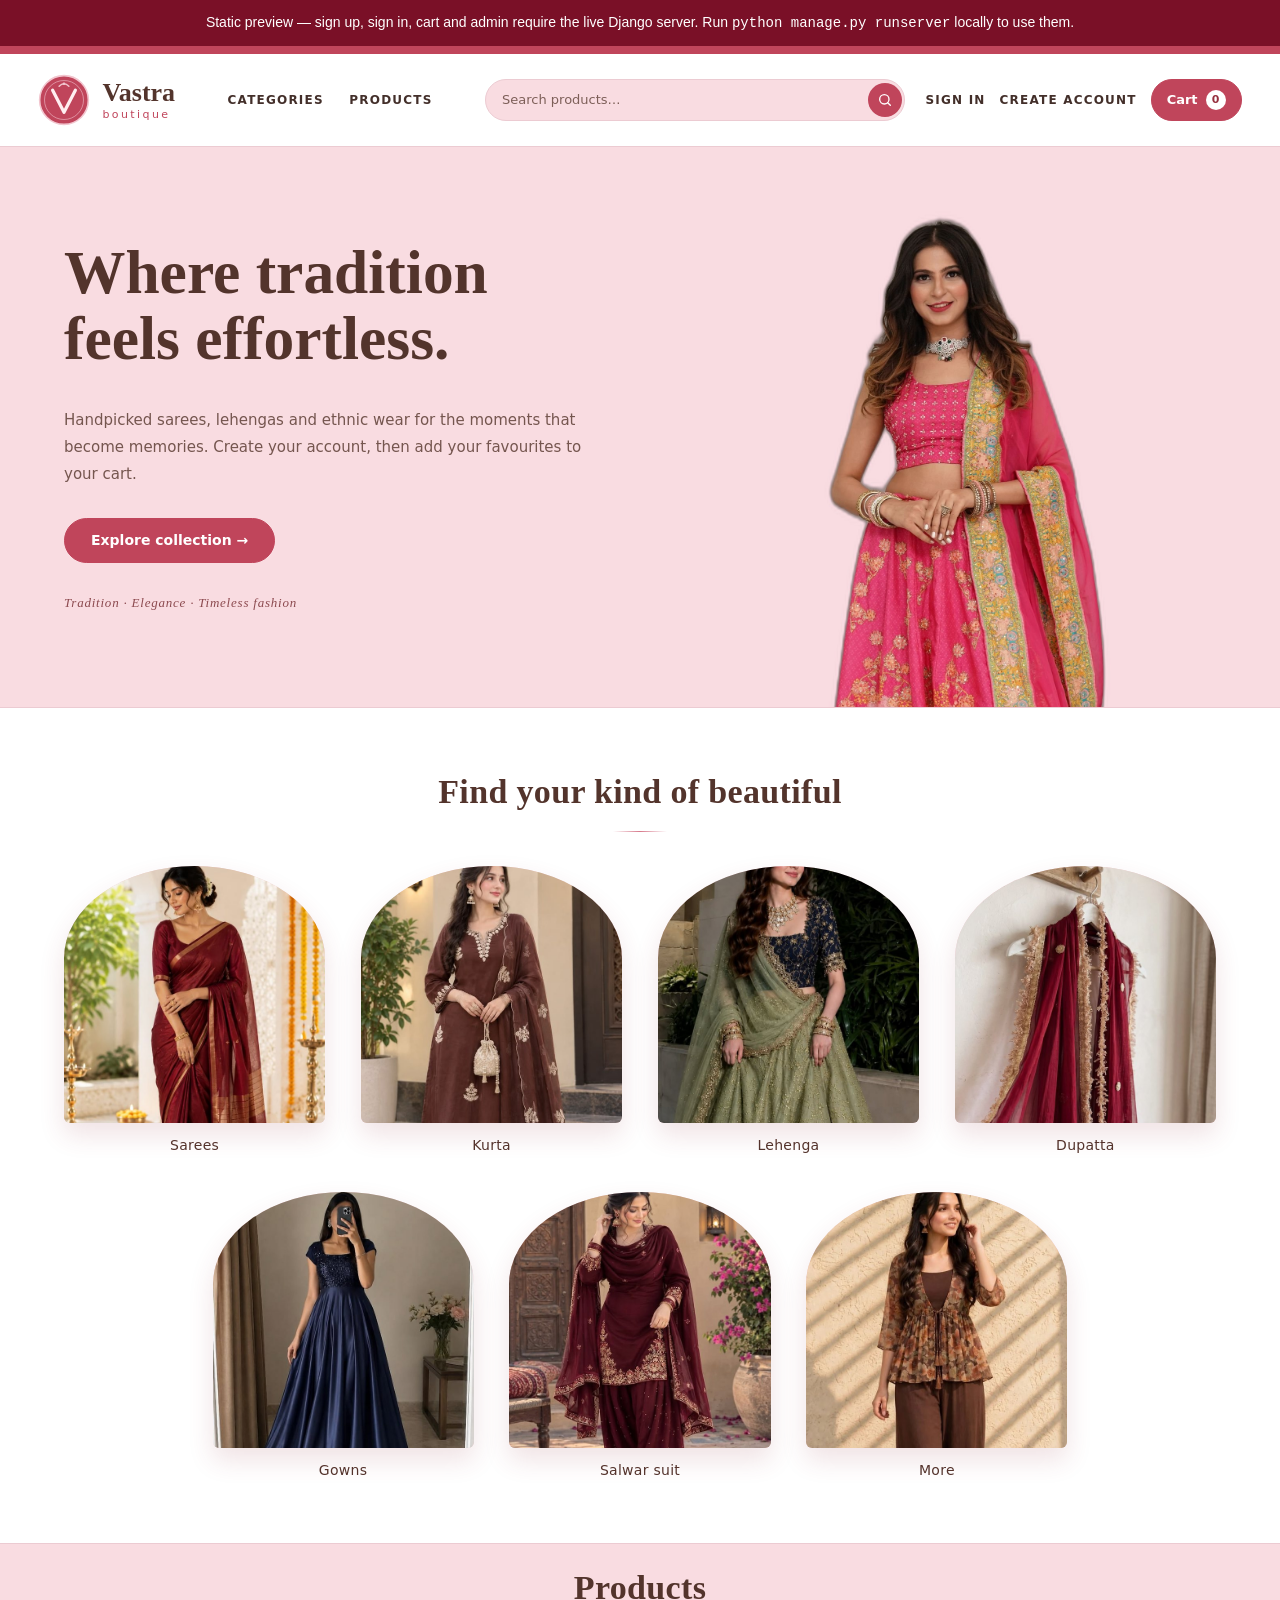
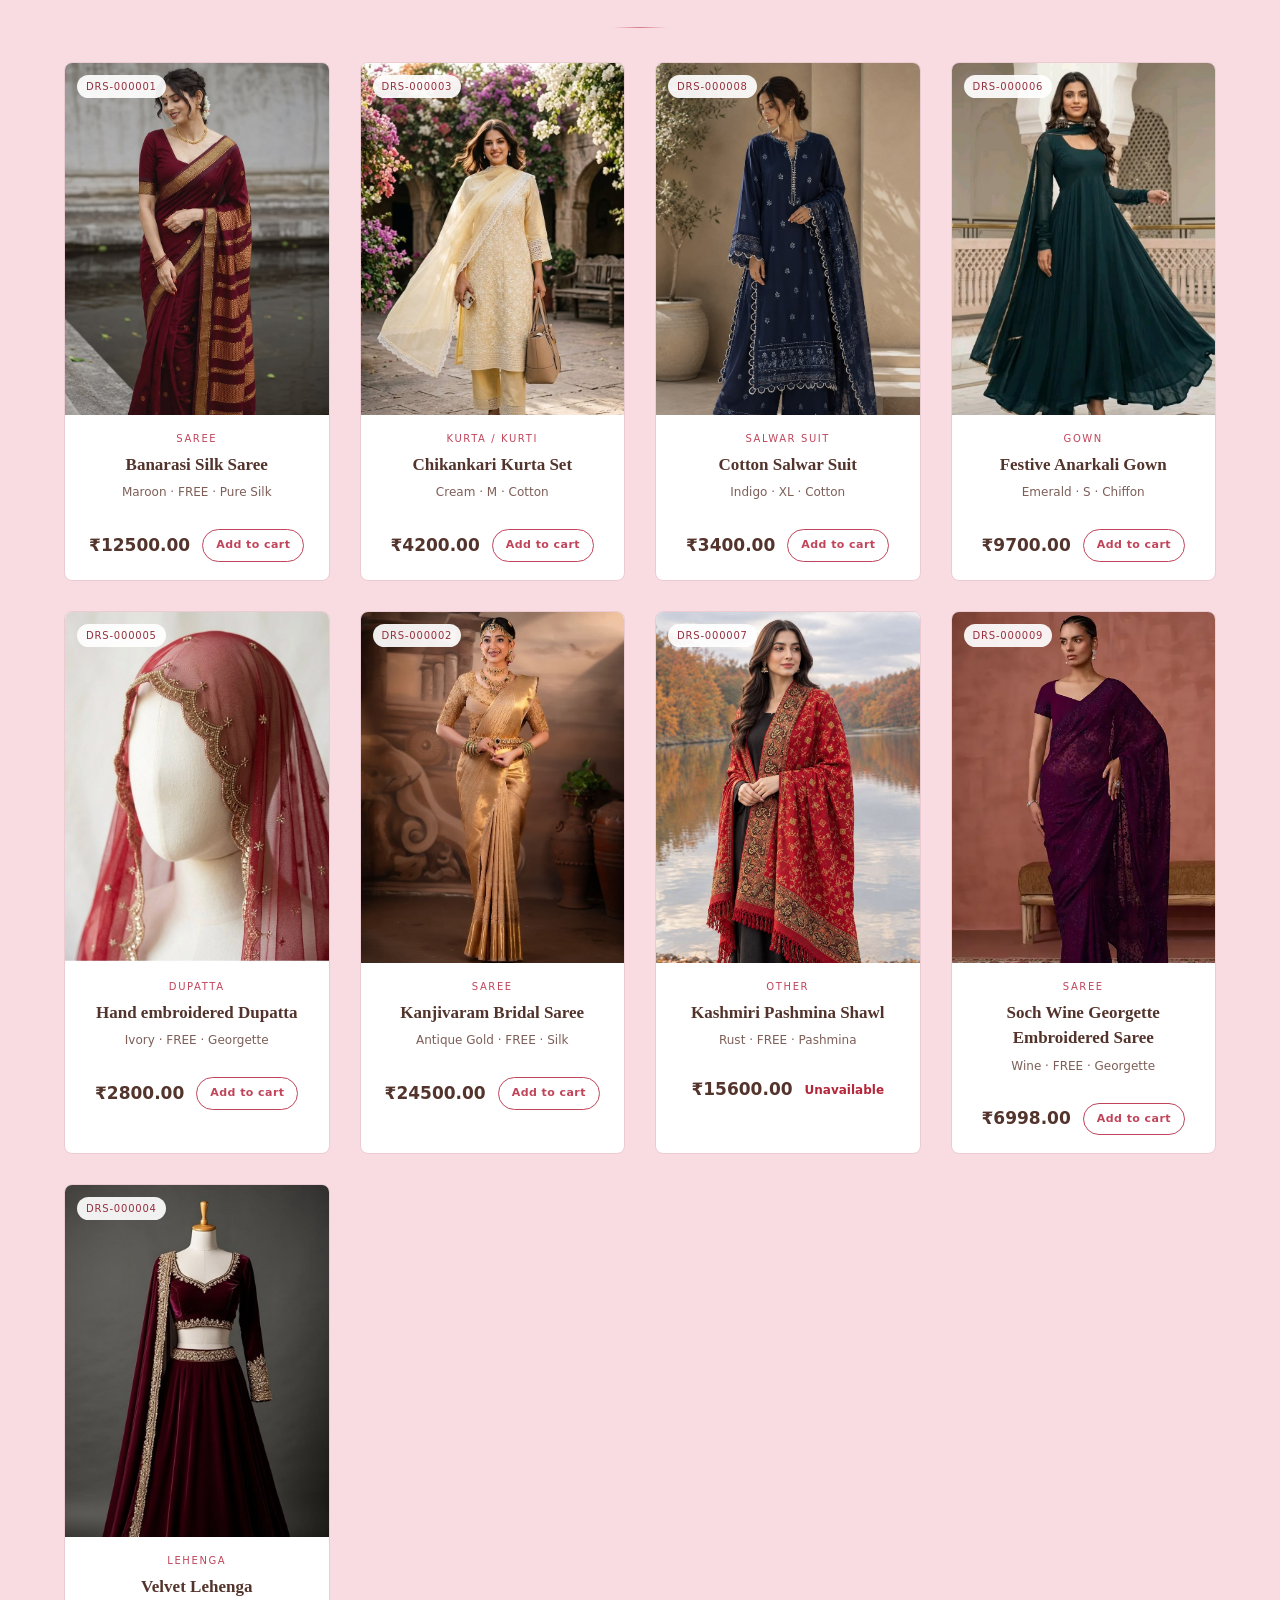
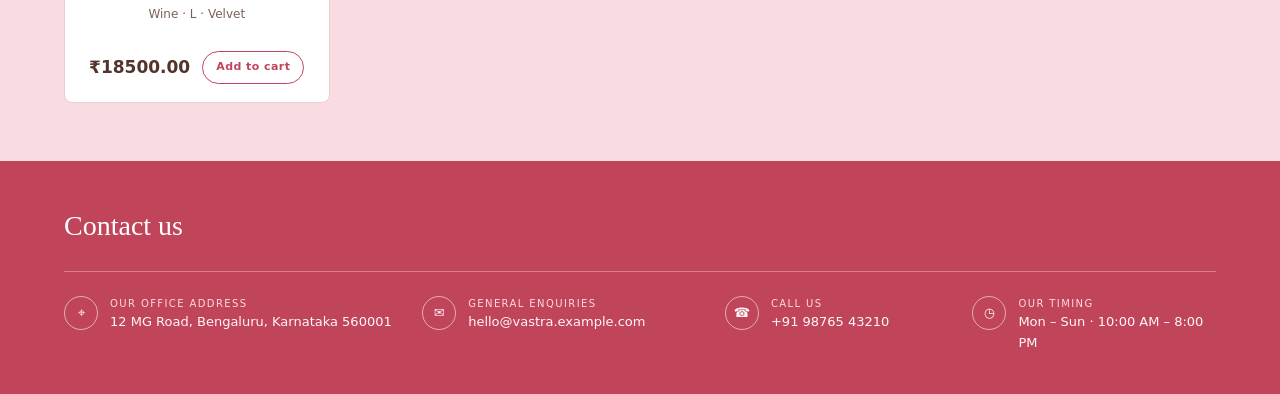
==== index.html @ 6299cd11 "Add static GitHub Pages catalogue preview" ====
<!DOCTYPE html>
<html lang="en">
<head>
  <meta charset="utf-8">
  <meta name="viewport" content="width=device-width, initial-scale=1">
  <title>Vastra · Traditional Elegance</title>
  <meta name="description" content="Vastra — a boutique collection of sarees, lehengas, kurtas and timeless ethnic wear.">
  <link rel="icon" type="image/svg+xml" href="docs/assets/boutique/img/favicon.svg">
  <link rel="stylesheet" href="docs/assets/boutique/css/app.css?v=2">
  <link rel="stylesheet" href="docs/assets/boutique/css/storefront.css?v=7">
</head>
<body class="storefront-page">
<div id="accounts" class="static-preview-notice" style="background:#7a1027;color:#fff;padding:12px 20px;text-align:center;font:14px/1.5 sans-serif">
  Static preview — sign up, sign in, cart and admin require the live Django server.
  Run <code>python manage.py runserver</code> locally to use them.
</div>

  <header class="store-header">
    <div class="store-header-main">
      <a class="store-brand" href="index.html">
        <img class="brand-logo" src="docs/assets/boutique/img/vastra-logo.svg" alt="" width="52" height="52">
        <span class="brand-words"><strong>Vastra</strong><small>boutique</small></span>
      </a>

      <nav class="store-nav" aria-label="Main navigation">
        <a href="/#categories">Categories</a>
        <a href="/#products">Products</a>
      </nav>

      <div class="store-search">
        <form class="store-search-form" method="get" action="index.html#products" role="search">
          
          <label class="sr-only" for="store-search">Search the collection</label>
          <input id="store-search" type="search" name="q" value=""
                 placeholder="Search products…" autocomplete="off">
          <button type="submit" class="store-search-submit" aria-label="Search">
            <svg width="16" height="16" viewBox="0 0 24 24" fill="none" stroke="currentColor"
                 stroke-width="2" stroke-linecap="round" aria-hidden="true">
              <circle cx="11" cy="11" r="7"></circle>
              <path d="m20 20-4-4"></path>
            </svg>
          </button>
        </form>
        
      </div>

      <div class="store-actions">
        
          <a class="store-link" href="index.html#accounts">Sign in</a>
          <a class="store-link" href="index.html#accounts">Create account</a>
        
        <button type="button" class="cart-button" data-open-cart>
          Cart <span class="cart-count">0</span>
        </button>
      </div>
    </div>
  </header>

  

  <main>
    <section class="store-hero">
      <div class="store-hero-copy">
        <h1>Where tradition<br>feels effortless.</h1>
        <p class="store-hero-lead">
          Handpicked sarees, lehengas and ethnic wear for the moments that
          become memories. Create your account, then add your favourites to your cart.
        </p>
        <div class="store-hero-actions">
          <a class="store-btn primary" href="#products">Explore collection →</a>
        </div>
        <p class="hero-tagline">Tradition · Elegance · Timeless fashion</p>
      </div>
      <div class="store-hero-media">
        <img src="docs/assets/boutique/img/hero-model.jpg"
             alt="Model wearing a handpicked ethnic ensemble from Vastra"
             width="1600" height="2400">
      </div>
    </section>

    <section class="category-section" id="categories">
      <div class="category-inner">
        <div class="section-intro">
          <div><h2>Find your kind of beautiful</h2></div>
        </div>
        <div class="category-arches">
          
            <a class="category-arch "
               href="?category=SAREE#products">
              <span class="category-thumb">
                <img src="docs/assets/boutique/img/categories/saree.jpg" alt="Sarees"
                     width="640" height="800" loading="lazy">
              </span>
              <strong>Sarees</strong>
            </a>
          
            <a class="category-arch "
               href="?category=KURTA#products">
              <span class="category-thumb">
                <img src="docs/assets/boutique/img/categories/kurta.jpg" alt="Kurta"
                     width="640" height="800" loading="lazy">
              </span>
              <strong>Kurta</strong>
            </a>
          
            <a class="category-arch "
               href="?category=LEHENGA#products">
              <span class="category-thumb">
                <img src="docs/assets/boutique/img/categories/lehenga.jpg" alt="Lehenga"
                     width="640" height="800" loading="lazy">
              </span>
              <strong>Lehenga</strong>
            </a>
          
            <a class="category-arch "
               href="?category=DUPATTA#products">
              <span class="category-thumb">
                <img src="docs/assets/boutique/img/categories/dupatta.jpg" alt="Dupatta"
                     width="640" height="800" loading="lazy">
              </span>
              <strong>Dupatta</strong>
            </a>
          
            <a class="category-arch "
               href="?category=GOWN#products">
              <span class="category-thumb">
                <img src="docs/assets/boutique/img/categories/gown.jpg" alt="Gowns"
                     width="640" height="800" loading="lazy">
              </span>
              <strong>Gowns</strong>
            </a>
          
            <a class="category-arch "
               href="?category=SALWAR_SUIT#products">
              <span class="category-thumb">
                <img src="docs/assets/boutique/img/categories/salwar-suit.jpg" alt="Salwar suit"
                     width="640" height="800" loading="lazy">
              </span>
              <strong>Salwar suit</strong>
            </a>
          
            <a class="category-arch "
               href="?category=OTHER#products">
              <span class="category-thumb">
                <img src="docs/assets/boutique/img/categories/more.jpg" alt="More"
                     width="640" height="800" loading="lazy">
              </span>
              <strong>More</strong>
            </a>
          
        </div>
      </div>
    </section>

    <section class="product-section" id="products">
      <div class="section-intro">
        <div>
          <h2>
            
              Products
            
          </h2>
        </div>
      </div>

      
        <div class="product-grid">
          
            <article class="product-card">
  <div class="product-image">
    
      <img src="docs/assets/product-images/dresses/2026/11/banarasi-silk-saree.jpg" alt="Banarasi Silk Saree">
    
    <span class="product-code">DRS-000001</span>
  </div>
  <div class="product-body">
    <p class="product-category">Saree</p>
    <h3>Banarasi Silk Saree</h3>
    <p class="product-meta">Maroon · FREE · Pure Silk</p>
    <div class="product-footer">
      <strong class="product-price">₹12500.00</strong>
      
        
          <a class="add-cart add-cart-link" href="index.html#accounts">Add to cart</a>
        
      
    </div>
  </div>
</article>

          
            <article class="product-card">
  <div class="product-image">
    
      <img src="docs/assets/product-images/dresses/2026/11/chikankari-kurta-set.jpg" alt="Chikankari Kurta Set">
    
    <span class="product-code">DRS-000003</span>
  </div>
  <div class="product-body">
    <p class="product-category">Kurta / Kurti</p>
    <h3>Chikankari Kurta Set</h3>
    <p class="product-meta">Cream · M · Cotton</p>
    <div class="product-footer">
      <strong class="product-price">₹4200.00</strong>
      
        
          <a class="add-cart add-cart-link" href="index.html#accounts">Add to cart</a>
        
      
    </div>
  </div>
</article>

          
            <article class="product-card">
  <div class="product-image">
    
      <img src="docs/assets/product-images/dresses/2026/11/cotton-salwar-suit.jpg" alt="Cotton Salwar Suit">
    
    <span class="product-code">DRS-000008</span>
  </div>
  <div class="product-body">
    <p class="product-category">Salwar Suit</p>
    <h3>Cotton Salwar Suit</h3>
    <p class="product-meta">Indigo · XL · Cotton</p>
    <div class="product-footer">
      <strong class="product-price">₹3400.00</strong>
      
        
          <a class="add-cart add-cart-link" href="index.html#accounts">Add to cart</a>
        
      
    </div>
  </div>
</article>

          
            <article class="product-card">
  <div class="product-image">
    
      <img src="docs/assets/product-images/dresses/2026/11/festive-anarkali-gown.jpg" alt="Festive Anarkali Gown">
    
    <span class="product-code">DRS-000006</span>
  </div>
  <div class="product-body">
    <p class="product-category">Gown</p>
    <h3>Festive Anarkali Gown</h3>
    <p class="product-meta">Emerald · S · Chiffon</p>
    <div class="product-footer">
      <strong class="product-price">₹9700.00</strong>
      
        
          <a class="add-cart add-cart-link" href="index.html#accounts">Add to cart</a>
        
      
    </div>
  </div>
</article>

          
            <article class="product-card">
  <div class="product-image">
    
      <img src="docs/assets/product-images/dresses/2026/11/hand-embroidered-dupatta.jpg" alt="Hand embroidered Dupatta">
    
    <span class="product-code">DRS-000005</span>
  </div>
  <div class="product-body">
    <p class="product-category">Dupatta</p>
    <h3>Hand embroidered Dupatta</h3>
    <p class="product-meta">Ivory · FREE · Georgette</p>
    <div class="product-footer">
      <strong class="product-price">₹2800.00</strong>
      
        
          <a class="add-cart add-cart-link" href="index.html#accounts">Add to cart</a>
        
      
    </div>
  </div>
</article>

          
            <article class="product-card">
  <div class="product-image">
    
      <img src="docs/assets/product-images/dresses/2026/11/kanjivaram-bridal-saree.jpg" alt="Kanjivaram Bridal Saree">
    
    <span class="product-code">DRS-000002</span>
  </div>
  <div class="product-body">
    <p class="product-category">Saree</p>
    <h3>Kanjivaram Bridal Saree</h3>
    <p class="product-meta">Antique Gold · FREE · Silk</p>
    <div class="product-footer">
      <strong class="product-price">₹24500.00</strong>
      
        
          <a class="add-cart add-cart-link" href="index.html#accounts">Add to cart</a>
        
      
    </div>
  </div>
</article>

          
            <article class="product-card">
  <div class="product-image">
    
      <img src="docs/assets/product-images/dresses/2026/11/kashmiri-pashmina-shawl.jpg" alt="Kashmiri Pashmina Shawl">
    
    <span class="product-code">DRS-000007</span>
  </div>
  <div class="product-body">
    <p class="product-category">Other</p>
    <h3>Kashmiri Pashmina Shawl</h3>
    <p class="product-meta">Rust · FREE · Pashmina</p>
    <div class="product-footer">
      <strong class="product-price">₹15600.00</strong>
      
        <span class="unavailable">Unavailable</span>
      
    </div>
  </div>
</article>

          
            <article class="product-card">
  <div class="product-image">
    
      <img src="docs/assets/product-images/dresses/2026/11/saree5.webp" alt="Soch Wine Georgette Embroidered Saree">
    
    <span class="product-code">DRS-000009</span>
  </div>
  <div class="product-body">
    <p class="product-category">Saree</p>
    <h3>Soch Wine Georgette Embroidered Saree</h3>
    <p class="product-meta">Wine · FREE · Georgette</p>
    <div class="product-footer">
      <strong class="product-price">₹6998.00</strong>
      
        
          <a class="add-cart add-cart-link" href="index.html#accounts">Add to cart</a>
        
      
    </div>
  </div>
</article>

          
            <article class="product-card">
  <div class="product-image">
    
      <img src="docs/assets/product-images/dresses/2026/11/velvet-lehenga.jpg" alt="Velvet Lehenga">
    
    <span class="product-code">DRS-000004</span>
  </div>
  <div class="product-body">
    <p class="product-category">Lehenga</p>
    <h3>Velvet Lehenga</h3>
    <p class="product-meta">Wine · L · Velvet</p>
    <div class="product-footer">
      <strong class="product-price">₹18500.00</strong>
      
        
          <a class="add-cart add-cart-link" href="index.html#accounts">Add to cart</a>
        
      
    </div>
  </div>
</article>

          
        </div>
      
    </section>
  </main>

  <footer class="store-footer" id="contact">
    <div class="footer-inner">
      <h2 class="footer-heading">Contact us</h2>
      <div class="footer-contact">
        <div class="footer-item">
          <span class="footer-icon">⌖</span>
          <div>
            <small>Our office address</small>
            <span>12 MG Road, Bengaluru, Karnataka 560001</span>
          </div>
        </div>
        <div class="footer-item">
          <span class="footer-icon">✉</span>
          <div>
            <small>General enquiries</small>
            <a href="mailto:hello@vastra.example.com">hello@vastra.example.com</a>
          </div>
        </div>
        <div class="footer-item">
          <span class="footer-icon">☎</span>
          <div>
            <small>Call us</small>
            <a href="tel:91-98765-43210">+91 98765 43210</a>
          </div>
        </div>
        <div class="footer-item">
          <span class="footer-icon">◷</span>
          <div>
            <small>Our timing</small>
            <span>Mon – Sun · 10:00 AM – 8:00 PM</span>
          </div>
        </div>
      </div>
    </div>
  </footer>

  <div class="drawer-scrim" id="cart-scrim" hidden></div>
  <aside class="cart-drawer" id="cart-drawer" aria-label="Shopping cart" hidden>
    <div class="cart-head">
      <h2>Your cart</h2>
      <button type="button" class="modal-close" data-close-cart aria-label="Close">×</button>
    </div>
    <div class="cart-body">
      
        <p class="cart-empty">
          Sign in to start your cart.
        </p>
      
    </div>
    <div class="cart-foot">
      <div class="cart-total"><span>Total</span><strong>₹0.00</strong></div>
      <p class="cart-hint">Your cart is saved to your account. The boutique will confirm stock when you get in touch.</p>
      
        <a class="store-btn primary full" href="index.html#accounts">Sign in to add items</a>
      
    </div>
  </aside>

  <script src="docs/assets/boutique/js/storefront.js?v=2"></script>
</body>
</html>
---- docs/assets/boutique/css/app.css ----
/* ==========================================================================
   Vastra — shared boutique theme
   Blush pink, ivory and crimson palette used by the storefront and auth pages.
   ========================================================================== */

:root {
  --maroon: #c0455b;
  --maroon-dark: #96303f;
  --maroon-soft: #d7798b;
  --gold: #b07a6e;
  --gold-light: #f0c9d0;
  --cream: #f9dce1;
  --cream-deep: #f6ced7;
  --paper: #ffffff;
  --ink: #432f2a;
  --muted: #7d5f58;
  --line: #eccbd2;
  --danger: #b32639;
  --success: #2f6b46;
  --warning: #a87416;
  --shadow: 0 10px 30px rgba(150, 48, 63, .08);
  --radius: 16px;
}

* { box-sizing: border-box; }

html, body { margin: 0; padding: 0; }

body {
  font-family: "Segoe UI", "Inter", system-ui, -apple-system, sans-serif;
  color: var(--ink);
  background: var(--cream);
  font-size: 14px;
  line-height: 1.5;
}

a { color: var(--maroon); text-decoration: none; }
a:hover { text-decoration: underline; }

h1, h2, h3, h4 {
  font-family: Georgia, "Times New Roman", serif;
  margin: 0;
  font-weight: 600;
}

small { font-size: 12px; }
.muted { color: var(--muted); margin: 2px 0 0; }
.required { color: var(--danger); }

/* Messages ---------------------------------------------------------------- */
.alert {
  display: flex;
  align-items: center;
  gap: 10px;
  padding: 12px 16px;
  border-radius: 12px;
  border: 1px solid transparent;
  font-weight: 500;
}
.alert-success { background: #eef7f0; border-color: #c8e2d1; color: var(--success); }
.alert-error { background: #fdeef0; border-color: #f2c8ce; color: var(--danger); }
.alert-info { background: var(--cream); border-color: var(--line); color: var(--maroon-dark); }

/* Forms ------------------------------------------------------------------- */
.form-group { display: flex; flex-direction: column; gap: 6px; min-width: 0; }
.form-group label { font-size: 12px; font-weight: 700; color: var(--maroon-dark); }
.stack-form { display: grid; gap: 20px; }

input[type="text"],
input[type="email"],
input[type="password"],
input[type="number"],
input[type="date"],
input[type="search"],
select,
textarea {
  width: 100%;
  padding: 10px 11px;
  border: 1px solid #e6c3ca;
  border-radius: 10px;
  background: #fff;
  color: var(--ink);
  font: inherit;
  outline: none;
  transition: border-color .15s ease, box-shadow .15s ease;
}
input:focus, select:focus, textarea:focus {
  border-color: var(--maroon);
  box-shadow: 0 0 0 3px rgba(192, 69, 91, .14);
}
textarea { resize: vertical; }
.field-error { color: var(--danger); font-size: 12px; font-weight: 600; }
.help-text { color: var(--muted); font-size: 12px; margin: 4px 0 0; }

/* Buttons ----------------------------------------------------------------- */
.btn {
  display: inline-flex;
  align-items: center;
  justify-content: center;
  gap: 6px;
  padding: 10px 18px;
  border-radius: 999px;
  border: 1px solid transparent;
  font: inherit;
  font-weight: 600;
  cursor: pointer;
  white-space: nowrap;
}
.btn:hover { text-decoration: none; filter: brightness(1.05); }
.btn-primary { background: var(--maroon); color: #fff; border-color: var(--maroon); }
.btn-block { width: 100%; }

/* Login and signup pages -------------------------------------------------- */
.login-page { background: var(--cream); }
.login-shell { display: grid; grid-template-columns: 1fr 1fr; min-height: 100vh; }
.login-hero {
  background:
    radial-gradient(circle at 26% 18%, #ffffff, transparent 58%),
    linear-gradient(155deg, #fbe3e7 0%, var(--cream) 55%, #f3c4ce 100%);
  color: var(--ink);
  display: flex;
  flex-direction: column;
  align-items: center;
  justify-content: center;
  text-align: center;
  padding: 48px;
  border-right: 1px solid var(--line);
}
.hero-ornament { color: var(--maroon); font-size: 24px; margin-bottom: 16px; }
.brand-logo {
  width: 44px;
  height: 44px;
  display: block;
  flex: 0 0 auto;
  border-radius: 50%;
}
.brand-logo-large { width: 76px; height: 76px; }
.login-hero h1 {
  font-size: 46px;
  letter-spacing: .05em;
  margin-top: 18px;
  color: var(--maroon-dark);
}
.hero-tagline {
  font-family: Georgia, serif;
  font-style: italic;
  font-size: 19px;
  color: var(--maroon);
  line-height: 1.6;
}
.hero-divider {
  width: 90px;
  height: 1px;
  background: var(--maroon-soft);
  margin: 28px 0;
  position: relative;
}
.hero-divider::after {
  content: "✦";
  position: absolute;
  top: -12px;
  left: 38px;
  background: var(--cream);
  padding: 0 8px;
  color: var(--maroon);
}
.hero-note { max-width: 330px; color: var(--muted); line-height: 1.8; }

.login-panel { display: grid; place-items: center; padding: 40px 24px; background: #fff; }
.login-card { width: 100%; max-width: 420px; }
.eyebrow {
  color: var(--maroon);
  font-size: 11px;
  letter-spacing: .18em;
  text-transform: uppercase;
  margin: 0 0 8px;
}
.login-card h2 { font-size: 29px; color: var(--maroon-dark); margin-bottom: 8px; }
.login-card .muted { margin-bottom: 24px; }
.login-card .stack-form { gap: 16px; margin-top: 20px; }
.login-card .alert { margin-bottom: 14px; }
.login-foot {
  text-align: center;
  color: var(--muted);
  font-size: 12px;
  margin-top: 24px;
  letter-spacing: .04em;
}
.auth-switch {
  margin: 22px 0 0;
  padding-top: 18px;
  border-top: 1px dashed var(--line);
  text-align: center;
  color: var(--muted);
  font-size: 13px;
}
.auth-switch a { font-weight: 700; }

/* Responsive -------------------------------------------------------------- */
@media (max-width: 820px) {
  .login-shell { grid-template-columns: 1fr; }
  .login-hero { display: none; }
  .login-panel { min-height: 100vh; }
}
---- docs/assets/boutique/css/storefront.css ----
/* ==========================================================================
   Vastra — public single-page storefront
   Blush pink, ivory and crimson palette with an editorial photo banner.
   ========================================================================== */

.storefront-page {
  --maroon: #c0455b;
  --maroon-dark: #96303f;
  --maroon-soft: #d7798b;
  --gold: #b07a6e;
  --gold-light: #f0c9d0;
  --cream: #f9dce1;
  --cream-deep: #f6ced7;
  --paper: #ffffff;
  --ink: #432f2a;
  --muted: #7d5f58;
  --line: #eccbd2;
  --danger: #b32639;
  --shadow: 0 10px 30px rgba(150, 48, 63, .08);

  background: var(--cream);
  color: var(--ink);
}
[hidden] { display: none !important; }

/* Header ----------------------------------------------------------------- */
.store-header {
  position: sticky;
  top: 0;
  z-index: 40;
  background: #fff;
  border-top: 8px solid var(--maroon);
  border-bottom: 1px solid var(--line);
  backdrop-filter: blur(10px);
}
.store-header-main {
  display: flex;
  align-items: center;
  gap: clamp(12px, 1.6vw, 24px);
  padding: 20px clamp(18px, 3vw, 44px);
}
.store-brand { display: flex; align-items: center; gap: 12px; text-decoration: none; flex: 0 0 auto; }
.brand-logo {
  width: 52px; height: 52px;
  display: block;
  flex: 0 0 auto;
  border-radius: 50%;
}
.brand-words { display: grid; line-height: 1.1; }
.brand-words strong { font-family: Georgia, serif; font-size: 26px; color: #53342c; }
.brand-words small {
  margin-top: 2px;
  color: var(--maroon);
  font-size: 11px;
  font-weight: 300;
  letter-spacing: .22em;
  text-transform: lowercase;
}
.store-nav {
  display: flex;
  justify-content: center;
  gap: clamp(16px, 2vw, 28px);
  margin: 0 auto;
}
.store-nav a, .store-link {
  color: var(--ink);
  font-size: 12px;
  font-weight: 600;
  letter-spacing: .1em;
  text-transform: uppercase;
  text-decoration: none;
}
.store-nav a:hover, .store-link:hover { color: var(--maroon); text-decoration: none; }
.store-actions { display: flex; align-items: center; gap: 14px; flex: 0 0 auto; }
.link-button { background: none; border: 0; padding: 0; cursor: pointer; font: inherit; }
.account-chip {
  max-width: 130px;
  overflow: hidden;
  text-overflow: ellipsis;
  white-space: nowrap;
  color: var(--maroon-dark);
  font-size: 12px;
  font-weight: 700;
}
.account-form { margin: 0; }
.cart-button {
  display: inline-flex; align-items: center; gap: 8px;
  padding: 10px 15px;
  border-radius: 999px;
  border: 1px solid var(--maroon);
  background: var(--maroon);
  color: #fff;
  font: inherit; font-weight: 600; font-size: 13px;
  cursor: pointer;
}
.cart-button:hover { background: var(--maroon-dark); border-color: var(--maroon-dark); }
.cart-count {
  min-width: 20px; height: 20px;
  display: inline-grid; place-items: center;
  border-radius: 50%;
  background: #fff;
  color: var(--maroon-dark);
  font-size: 11px;
}
/* Header search ---------------------------------------------------------- */
.store-search {
  display: flex;
  align-items: center;
  gap: 8px;
  flex: 1 1 260px;
  min-width: 160px;
  max-width: 420px;
}
.store-search-form {
  position: relative;
  display: flex;
  align-items: center;
  flex: 1 1 auto;
  min-width: 0;
}
.store-search-form input[type="search"] {
  width: 100%;
  padding: 10px 44px 10px 16px;
  border: 1px solid var(--line);
  border-radius: 999px;
  background: var(--cream);
  color: var(--ink);
  font-size: 13px;
}
.store-search-form input[type="search"]::placeholder { color: var(--muted); }
.store-search-submit {
  position: absolute;
  right: 3px;
  top: 50%;
  transform: translateY(-50%);
  width: 34px;
  height: 34px;
  display: grid;
  place-items: center;
  border: 0;
  border-radius: 50%;
  background: var(--maroon);
  color: #fff;
  cursor: pointer;
}
.store-search-submit:hover { background: var(--maroon-dark); }
.store-search-clear {
  flex: 0 0 auto;
  color: var(--maroon);
  font-size: 12px;
  font-weight: 600;
  text-decoration: underline;
  text-underline-offset: 3px;
}
.sr-only {
  position: absolute;
  width: 1px;
  height: 1px;
  padding: 0;
  margin: -1px;
  overflow: hidden;
  clip: rect(0, 0, 0, 0);
  white-space: nowrap;
  border: 0;
}

.store-messages { max-width: 720px; margin: 16px auto -8px; padding: 0 18px; }
.store-messages .alert { margin-bottom: 8px; }

/* Hero ------------------------------------------------------------------- */
.store-hero {
  position: relative;
  overflow: hidden;
  display: grid;
  grid-template-columns: minmax(0, 1.02fr) minmax(0, .98fr);
  align-items: stretch;
  min-height: 560px;
  background: var(--cream);
  border-bottom: 1px solid var(--line);
}
.store-hero-copy {
  position: relative;
  z-index: 2;
  display: flex;
  flex-direction: column;
  justify-content: center;
  max-width: 660px;
  padding: 68px clamp(24px, 5vw, 84px);
}
.store-hero h1 {
  font-size: clamp(40px, 4.8vw, 64px);
  line-height: 1.07;
  color: #53342c;
  margin-bottom: 20px;
}
.store-hero-lead {
  max-width: 520px;
  color: #75564f;
  font-size: 15px;
  line-height: 1.8;
  margin-bottom: 30px;
}
.store-hero-actions { display: flex; flex-wrap: wrap; gap: 12px; }
.store-btn {
  display: inline-flex; align-items: center; justify-content: center;
  min-height: 44px; padding: 11px 26px;
  border-radius: 999px; border: 1px solid transparent;
  font: inherit; font-weight: 600; text-decoration: none; cursor: pointer;
}
.store-btn:hover { text-decoration: none; filter: brightness(1.05); }
.store-btn.primary { background: var(--maroon); color: #fff; border-color: var(--maroon); }
.store-btn.full { width: 100%; }
.hero-tagline {
  margin: 30px 0 0;
  color: #8c4a4f;
  font-family: Georgia, serif;
  font-style: italic;
  font-size: 13px;
  letter-spacing: .06em;
}
.store-hero-media {
  position: relative;
  min-height: 560px;
  background: var(--cream);
}
.store-hero-media img {
  position: absolute;
  inset: 0;
  width: 100%;
  height: 100%;
  object-fit: cover;
  object-position: 50% 24%;
}

/* Sections --------------------------------------------------------------- */
.category-section {
  padding: 58px clamp(18px, 5vw, 72px) 62px;
  background: #fff;
  border-bottom: 1px solid var(--line);
}
.category-inner { max-width: 1180px; margin: 0 auto; }
.product-section {
  padding: 58px clamp(18px, 5vw, 72px);
  max-width: 1400px;
  margin: 0 auto;
}
.product-section { padding-top: 18px; }
.section-intro {
  display: flex; flex-direction: column; align-items: center; justify-content: center; gap: 8px;
  text-align: center;
  margin-bottom: 34px;
}
.section-intro h2 {
  font-size: clamp(26px, 3vw, 34px);
  color: #53342c;
  letter-spacing: .01em;
}
.section-intro h2::after {
  content: "";
  display: block;
  width: 54px; height: 1px;
  margin: 14px auto 0;
  background: linear-gradient(90deg, transparent, var(--maroon-soft), transparent);
}
.category-arches {
  --arch-gap: clamp(20px, 2.8vw, 38px);
  display: flex;
  flex-wrap: wrap;
  justify-content: center;
  gap: var(--arch-gap);
}
.category-arch {
  flex: 0 1 calc((100% - 3 * var(--arch-gap)) / 4);
  display: flex; flex-direction: column; align-items: center; gap: 12px;
  text-decoration: none;
  color: var(--ink);
}
.category-arch:hover, .category-arch.active { text-decoration: none; }
.category-thumb {
  position: relative;
  display: block;
  width: 100%;
  aspect-ratio: 295 / 290;
  overflow: hidden;
  background: var(--cream-deep);
  border-radius: 50% 50% 6px 6px / 36% 36% 6px 6px;
  box-shadow: 0 12px 26px rgba(150, 48, 63, .14);
  transition: transform .22s ease, box-shadow .22s ease;
}
.category-thumb img {
  width: 100%; height: 100%;
  display: block;
  object-fit: cover;
  object-position: 50% 16%;
  transition: transform .5s ease;
}
.category-arch:hover .category-thumb {
  transform: translateY(-4px);
  box-shadow: 0 18px 34px rgba(150, 48, 63, .2);
}
.category-arch:hover .category-thumb img { transform: scale(1.05); }
.category-arch.active .category-thumb {
  box-shadow:
    0 0 0 2px #fff,
    0 0 0 4px var(--maroon),
    0 16px 30px rgba(150, 48, 63, .2);
}
.category-arch strong {
  color: #53342c;
  font-size: 14px;
  font-weight: 500;
  letter-spacing: .02em;
  text-align: center;
  transition: color .18s ease;
}
.category-arch:hover strong, .category-arch.active strong { color: var(--maroon); }

/* Products --------------------------------------------------------------- */
.category-group + .category-group {
  margin-top: 46px;
  padding-top: 34px;
  border-top: 1px solid var(--line);
}
.category-group-heading {
  display: flex;
  align-items: baseline;
  gap: 12px;
  margin: 0 0 22px;
}
.category-group-heading h3 {
  font-family: Georgia, serif;
  font-size: clamp(20px, 2.4vw, 27px);
  color: var(--maroon);
}
.category-group-heading span {
  color: var(--muted);
  font-size: 12px;
  letter-spacing: .05em;
}
.product-grid {
  display: grid;
  grid-template-columns: repeat(auto-fill, minmax(210px, 1fr));
  gap: clamp(18px, 2.4vw, 30px);
}
.product-card {
  overflow: hidden;
  background: var(--paper);
  border: 1px solid var(--line);
  border-radius: 8px;
  box-shadow: none;
  transition: transform .18s ease, box-shadow .18s ease, border-color .18s ease;
}
.product-card:hover {
  transform: translateY(-4px);
  border-color: var(--maroon-soft);
  box-shadow: 0 16px 34px rgba(150, 48, 63, .13);
}
.product-image {
  position: relative;
  aspect-ratio: 3 / 4;
  height: auto;
  display: grid; place-items: center;
  background: linear-gradient(150deg, var(--cream-deep), var(--paper));
  overflow: hidden;
}
.product-image img { width: 100%; height: 100%; object-fit: cover; transition: transform .4s ease; }
.product-card:hover .product-image img { transform: scale(1.04); }
.product-monogram {
  font-family: Georgia, serif;
  font-size: 84px;
  color: var(--maroon);
  opacity: .22;
}
.product-code {
  position: absolute; top: 12px; left: 12px;
  padding: 4px 9px;
  border-radius: 999px;
  background: rgba(255, 255, 255, .92);
  color: var(--maroon-dark);
  font-size: 10px; letter-spacing: .08em;
}
.product-body { padding: 16px 16px 18px; text-align: center; }
.product-category { margin: 0 0 6px; color: var(--maroon); font-size: 10px; letter-spacing: .16em; text-transform: uppercase; }
.product-body h3 { font-size: 17px; color: #53342c; margin-bottom: 6px; }
.product-meta { color: var(--muted); font-size: 12px; min-height: 32px; margin: 0 0 14px; }
.product-footer { display: flex; align-items: center; justify-content: center; flex-wrap: wrap; gap: 12px; }
.product-price { color: #53342c; font-size: 17px; }
.add-cart-form { margin: 0; }
.add-cart {
  display: inline-block;
  padding: 7px 13px;
  border-radius: 999px;
  border: 1px solid var(--maroon);
  background: transparent;
  color: var(--maroon);
  font: inherit; font-size: 11px; font-weight: 600;
  letter-spacing: .04em;
  cursor: pointer;
  text-decoration: none;
  transition: background .18s ease, color .18s ease;
}
.add-cart:hover { background: var(--maroon); color: #fff; text-decoration: none; }
.unavailable { color: var(--danger); font-size: 12px; font-weight: 600; }
.empty-products { grid-column: 1 / -1; color: var(--muted); text-align: center; padding: 40px 0; }

/* Footer ----------------------------------------------------------------- */
.store-footer {
  padding: 44px clamp(18px, 5vw, 72px) 42px;
  background: var(--maroon);
  color: #ffeaf0;
}
.footer-inner { max-width: 1180px; margin: 0 auto; }
.footer-heading {
  margin: 0 0 24px;
  font-family: Georgia, serif;
  font-size: 28px;
  font-weight: 400;
  color: #fff;
}
.footer-contact {
  display: grid;
  grid-template-columns: 1.5fr 1.25fr 1fr 1.1fr;
  gap: 26px;
  padding-top: 24px;
  border-top: 1px solid rgba(255, 255, 255, .32);
}
.footer-item { display: flex; align-items: flex-start; gap: 12px; }
.footer-icon {
  flex: 0 0 auto;
  width: 34px; height: 34px;
  display: grid; place-items: center;
  border-radius: 50%;
  border: 1px solid rgba(255, 255, 255, .55);
  color: #ffd9e2;
}
.footer-contact small { display: block; color: #ffd9e2; font-size: 10px; letter-spacing: .14em; text-transform: uppercase; }
.footer-contact a, .footer-contact span { color: #fff6f8; font-size: 13px; line-height: 1.5; text-decoration: none; }
.footer-contact a:hover { color: #ffd9e2; }

/* Cart drawer ------------------------------------------------------------ */
.modal-close {
  position: absolute; top: 12px; right: 14px;
  border: 0; background: none; cursor: pointer;
  font-size: 24px; color: var(--muted);
}
.drawer-scrim { position: fixed; inset: 0; z-index: 55; background: rgba(83, 52, 44, .35); }
.cart-drawer {
  position: fixed; top: 0; right: 0; bottom: 0; z-index: 56;
  width: min(400px, 100%);
  display: flex; flex-direction: column;
  background: var(--paper);
  border-left: 1px solid var(--gold-light);
  box-shadow: -16px 0 40px rgba(83, 52, 44, .18);
}
.cart-head { display: flex; align-items: center; justify-content: space-between; padding: 22px; border-bottom: 1px solid var(--line); }
.cart-head h2 { font-size: 22px; color: #53342c; }
.cart-head .modal-close { position: static; }
.cart-body { flex: 1; overflow-y: auto; padding: 18px 22px; }
.cart-line { display: flex; align-items: center; gap: 10px; padding: 12px 0; border-bottom: 1px solid var(--line); }
.cart-line div { flex: 1; }
.cart-line form { margin: 0; }
.cart-line strong { display: block; color: #53342c; font-size: 13px; }
.cart-line small { color: var(--muted); font-size: 11px; }
.cart-line > span { font-size: 13px; font-weight: 600; }
.cart-remove { border: 0; background: none; color: var(--danger); font-size: 18px; cursor: pointer; }
.cart-empty { color: var(--muted); text-align: center; padding-top: 30px; }
.cart-foot { padding: 20px 22px; border-top: 1px solid var(--line); }
.cart-total { display: flex; justify-content: space-between; font-size: 16px; color: #53342c; }
.cart-hint { color: var(--muted); font-size: 11px; margin: 8px 0 16px; }

/* Responsive ------------------------------------------------------------- */
@media (max-width: 1000px) {
  .store-hero h1 { font-size: clamp(36px, 5vw, 52px); }
  .store-hero-copy { padding: 56px 34px; }
  .store-hero-media { min-height: 500px; }
  .category-section { padding-top: 48px; padding-bottom: 50px; }
  .category-arches { --arch-gap: 18px; }
  .footer-contact { grid-template-columns: repeat(2, minmax(0, 1fr)); }
}

@media (max-width: 900px) {
  .store-nav { display: none; }
  .store-header-main { gap: 12px 16px; }
  .store-actions { margin-left: auto; gap: 12px; }
  .store-hero {
    grid-template-columns: 1fr;
    min-height: 0;
  }
  .store-hero-copy { max-width: none; padding: 52px 28px 40px; }
  .store-hero-media { min-height: 440px; order: 2; }
}

@media (max-width: 620px) {
  .store-header-main { flex-wrap: wrap; padding: 10px 18px 12px; }
  .store-search { order: 3; flex: 1 1 100%; max-width: none; }
  .store-actions { margin-left: auto; gap: 12px; }
  .account-chip { max-width: 90px; }
  .store-hero-copy { padding: 42px 20px 32px; }
  .store-hero-lead { font-size: 14px; }
  .store-hero-media { min-height: 360px; }
  .category-section { padding: 38px 16px 42px; }
  .category-arches { --arch-gap: 16px; }
  .category-arch { flex-basis: calc((100% - 16px) / 2); gap: 9px; }
  .category-arch strong { font-size: 12px; }
  .section-intro { align-items: flex-start; flex-direction: column; text-align: left; }
  .section-intro h2::after { margin-left: 0; }
  .product-grid { grid-template-columns: repeat(auto-fill, minmax(160px, 1fr)); }
  .product-image { aspect-ratio: 3 / 4; height: auto; }
  .store-footer { padding: 36px 18px 34px; }
  .footer-contact { grid-template-columns: 1fr; gap: 18px; }
}

@media print {
  .store-header, .store-actions, .cart-drawer, .drawer-scrim { display: none !important; }
  .storefront-page { background: #fff; }
  .store-hero { min-height: 0; }
  .store-hero-media { display: none; }
  .category-thumb { box-shadow: none; }
}
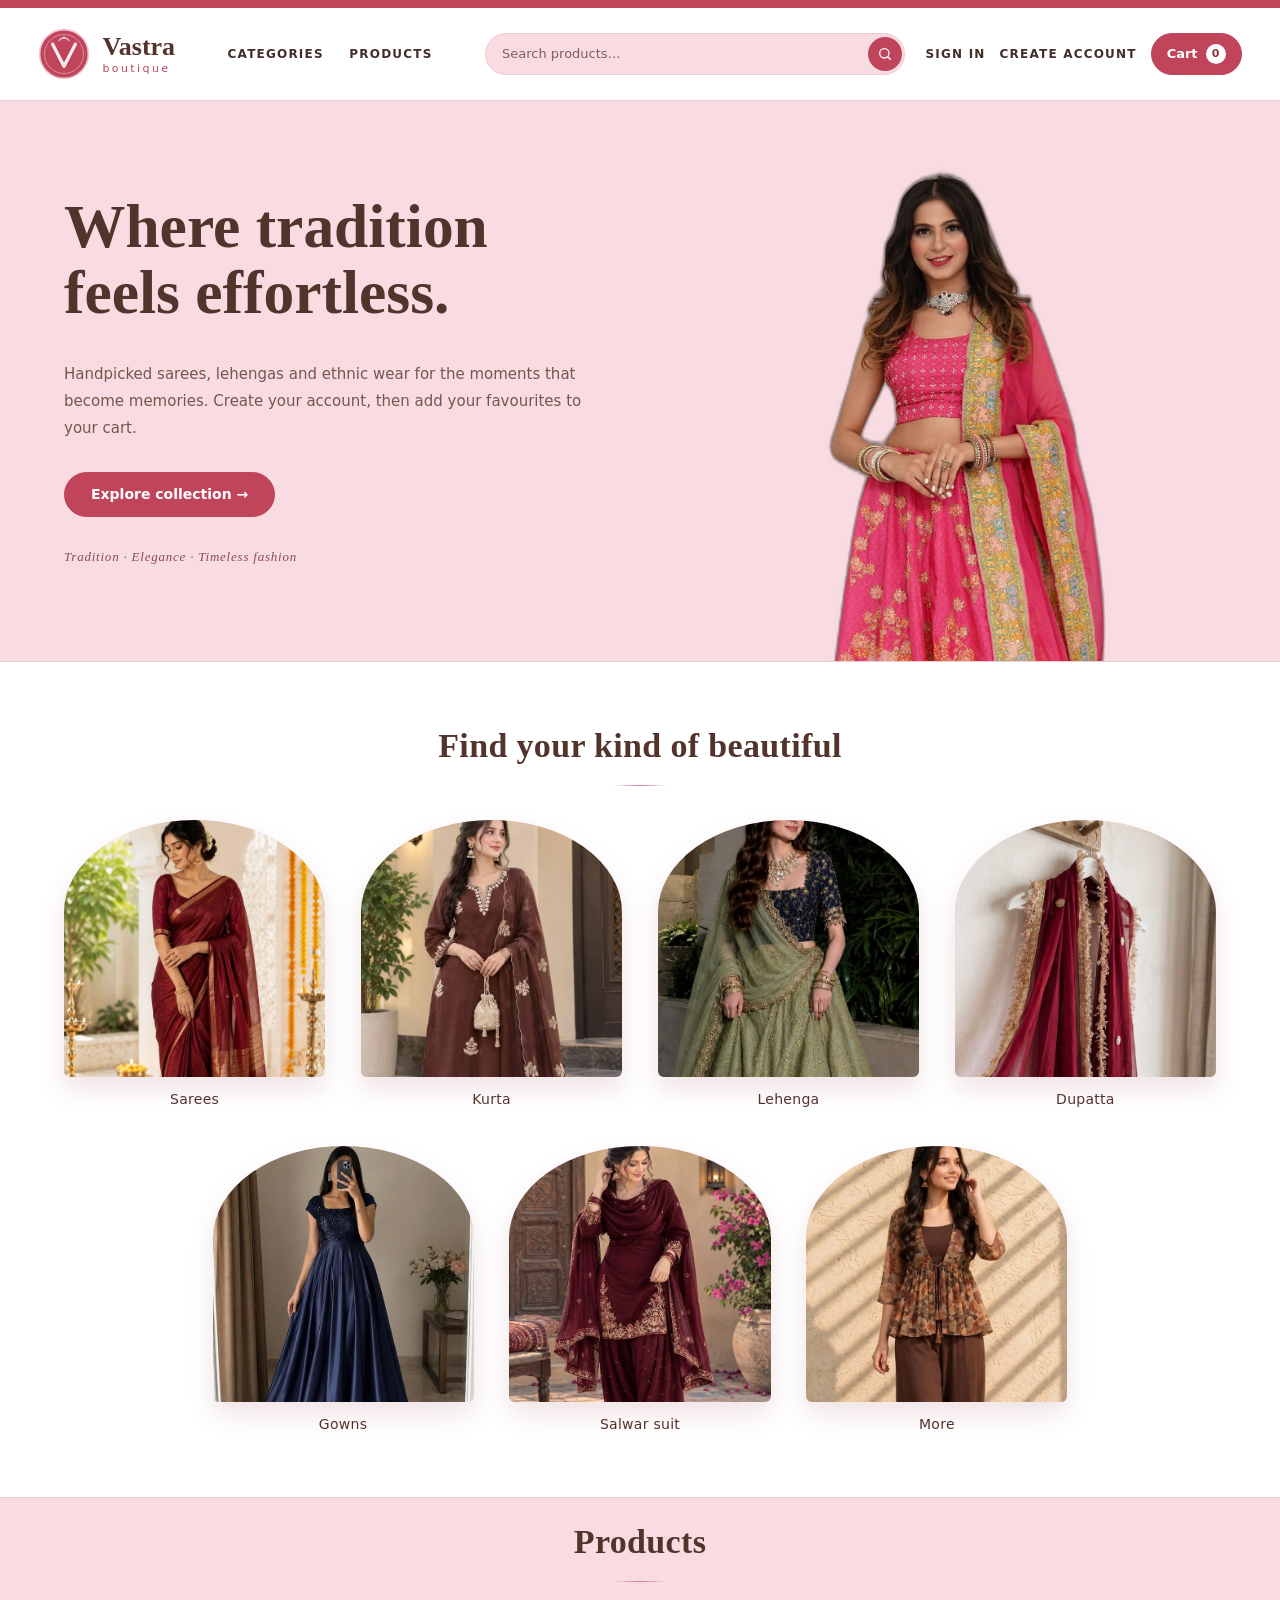
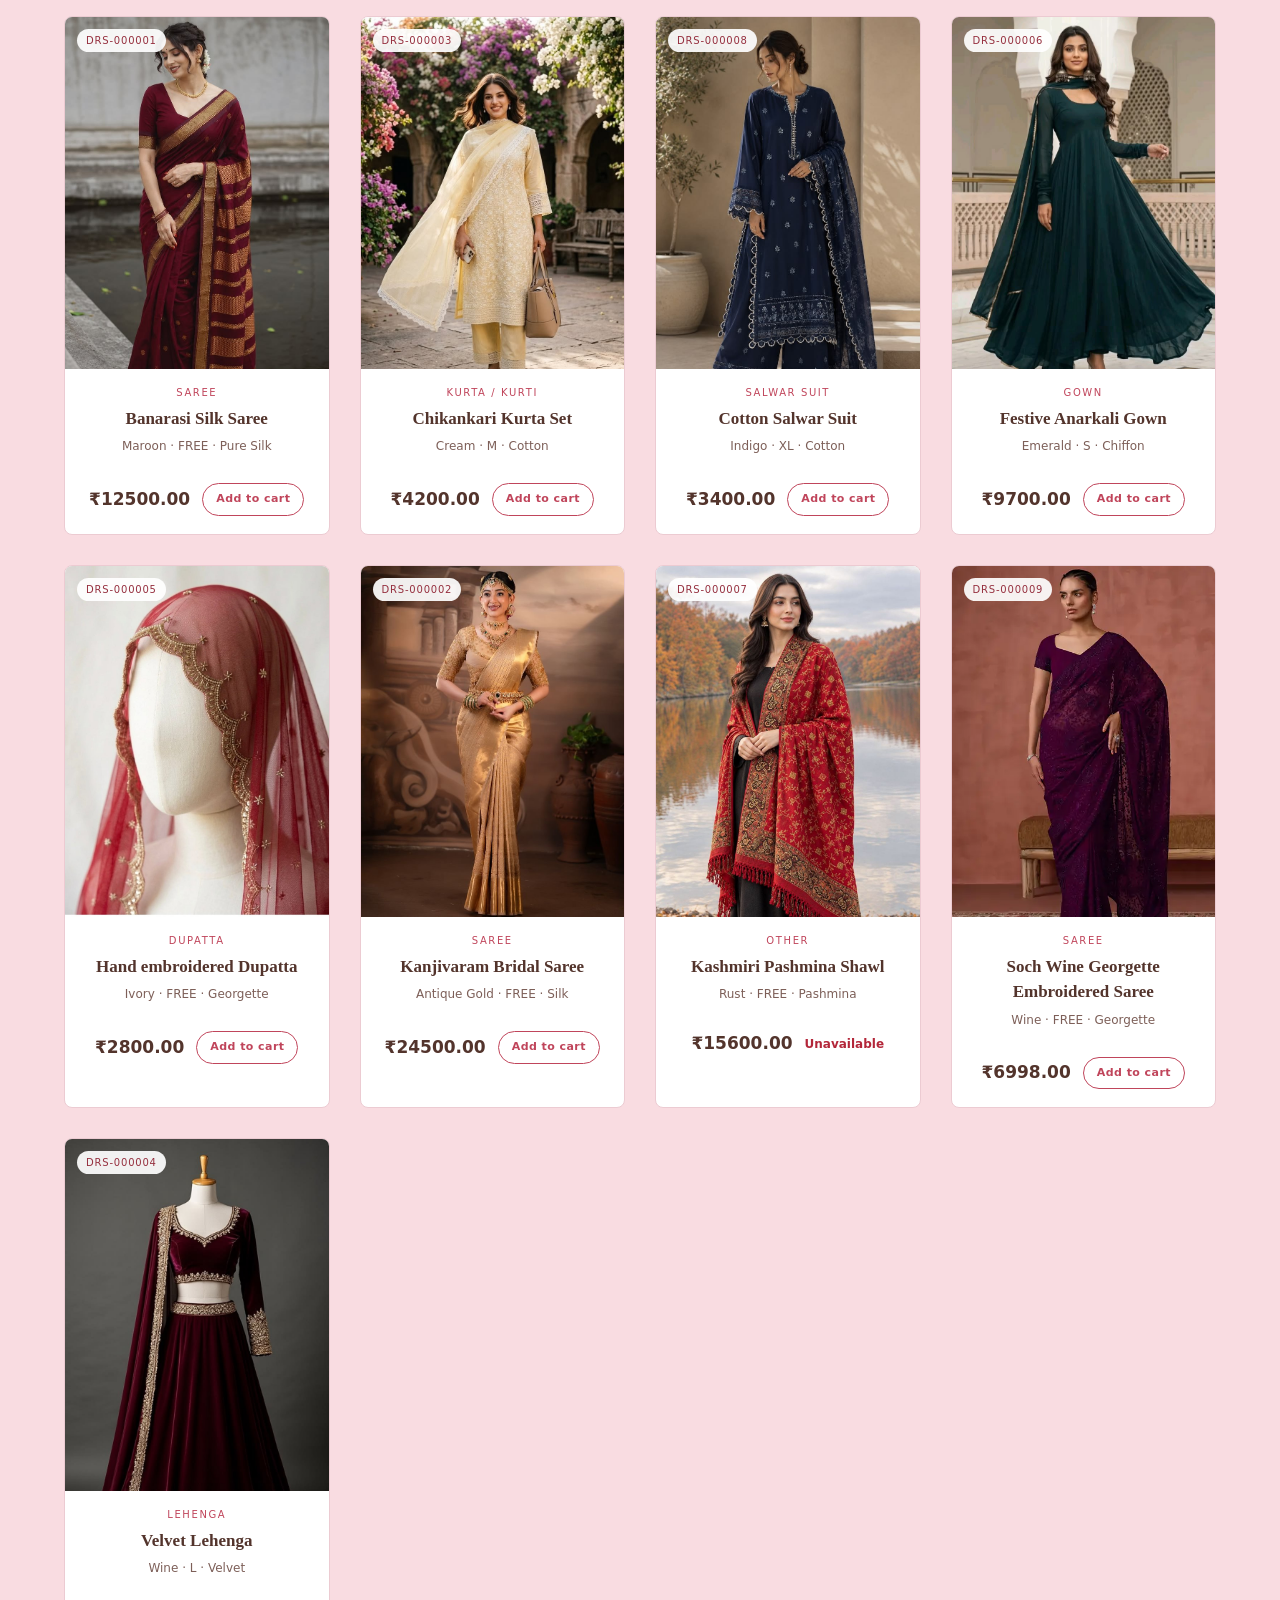
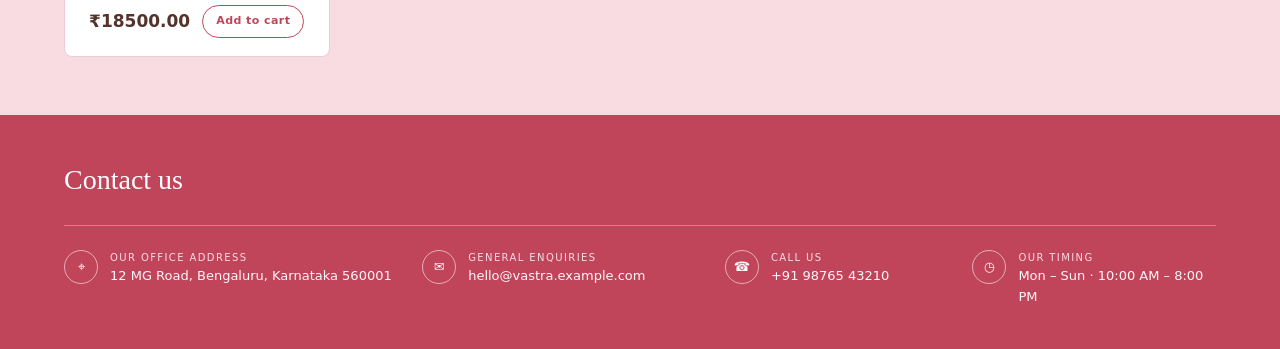
==== commit bab71ee0: "Remove static preview notice from catalogue page" ====
--- a/index.html
+++ b/index.html
@@ -11,11 +11,6 @@
   <link rel="stylesheet" href="docs/assets/boutique/css/storefront.css?v=7">
 </head>
 <body class="storefront-page">
-<div id="accounts" class="static-preview-notice" style="background:#7a1027;color:#fff;padding:12px 20px;text-align:center;font:14px/1.5 sans-serif">
-  Static preview — sign up, sign in, cart and admin require the live Django server.
-  Run <code>python manage.py runserver</code> locally to use them.
-</div>
-
   <header class="store-header">
     <div class="store-header-main">
       <a class="store-brand" href="index.html">
@@ -47,8 +42,8 @@
 
       <div class="store-actions">
         
-          <a class="store-link" href="index.html#accounts">Sign in</a>
-          <a class="store-link" href="index.html#accounts">Create account</a>
+          <a class="store-link" href="index.html">Sign in</a>
+          <a class="store-link" href="index.html">Create account</a>
         
         <button type="button" class="cart-button" data-open-cart>
           Cart <span class="cart-count">0</span>
@@ -182,7 +177,7 @@
       <strong class="product-price">₹12500.00</strong>
       
         
-          <a class="add-cart add-cart-link" href="index.html#accounts">Add to cart</a>
+          <a class="add-cart add-cart-link" href="index.html">Add to cart</a>
         
       
     </div>
@@ -205,7 +200,7 @@
       <strong class="product-price">₹4200.00</strong>
       
         
-          <a class="add-cart add-cart-link" href="index.html#accounts">Add to cart</a>
+          <a class="add-cart add-cart-link" href="index.html">Add to cart</a>
         
       
     </div>
@@ -228,7 +223,7 @@
       <strong class="product-price">₹3400.00</strong>
       
         
-          <a class="add-cart add-cart-link" href="index.html#accounts">Add to cart</a>
+          <a class="add-cart add-cart-link" href="index.html">Add to cart</a>
         
       
     </div>
@@ -251,7 +246,7 @@
       <strong class="product-price">₹9700.00</strong>
       
         
-          <a class="add-cart add-cart-link" href="index.html#accounts">Add to cart</a>
+          <a class="add-cart add-cart-link" href="index.html">Add to cart</a>
         
       
     </div>
@@ -274,7 +269,7 @@
       <strong class="product-price">₹2800.00</strong>
       
         
-          <a class="add-cart add-cart-link" href="index.html#accounts">Add to cart</a>
+          <a class="add-cart add-cart-link" href="index.html">Add to cart</a>
         
       
     </div>
@@ -297,7 +292,7 @@
       <strong class="product-price">₹24500.00</strong>
       
         
-          <a class="add-cart add-cart-link" href="index.html#accounts">Add to cart</a>
+          <a class="add-cart add-cart-link" href="index.html">Add to cart</a>
         
       
     </div>
@@ -341,7 +336,7 @@
       <strong class="product-price">₹6998.00</strong>
       
         
-          <a class="add-cart add-cart-link" href="index.html#accounts">Add to cart</a>
+          <a class="add-cart add-cart-link" href="index.html">Add to cart</a>
         
       
     </div>
@@ -364,7 +359,7 @@
       <strong class="product-price">₹18500.00</strong>
       
         
-          <a class="add-cart add-cart-link" href="index.html#accounts">Add to cart</a>
+          <a class="add-cart add-cart-link" href="index.html">Add to cart</a>
         
       
     </div>
@@ -430,7 +425,7 @@
       <div class="cart-total"><span>Total</span><strong>₹0.00</strong></div>
       <p class="cart-hint">Your cart is saved to your account. The boutique will confirm stock when you get in touch.</p>
       
-        <a class="store-btn primary full" href="index.html#accounts">Sign in to add items</a>
+        <a class="store-btn primary full" href="index.html">Sign in to add items</a>
       
     </div>
   </aside>
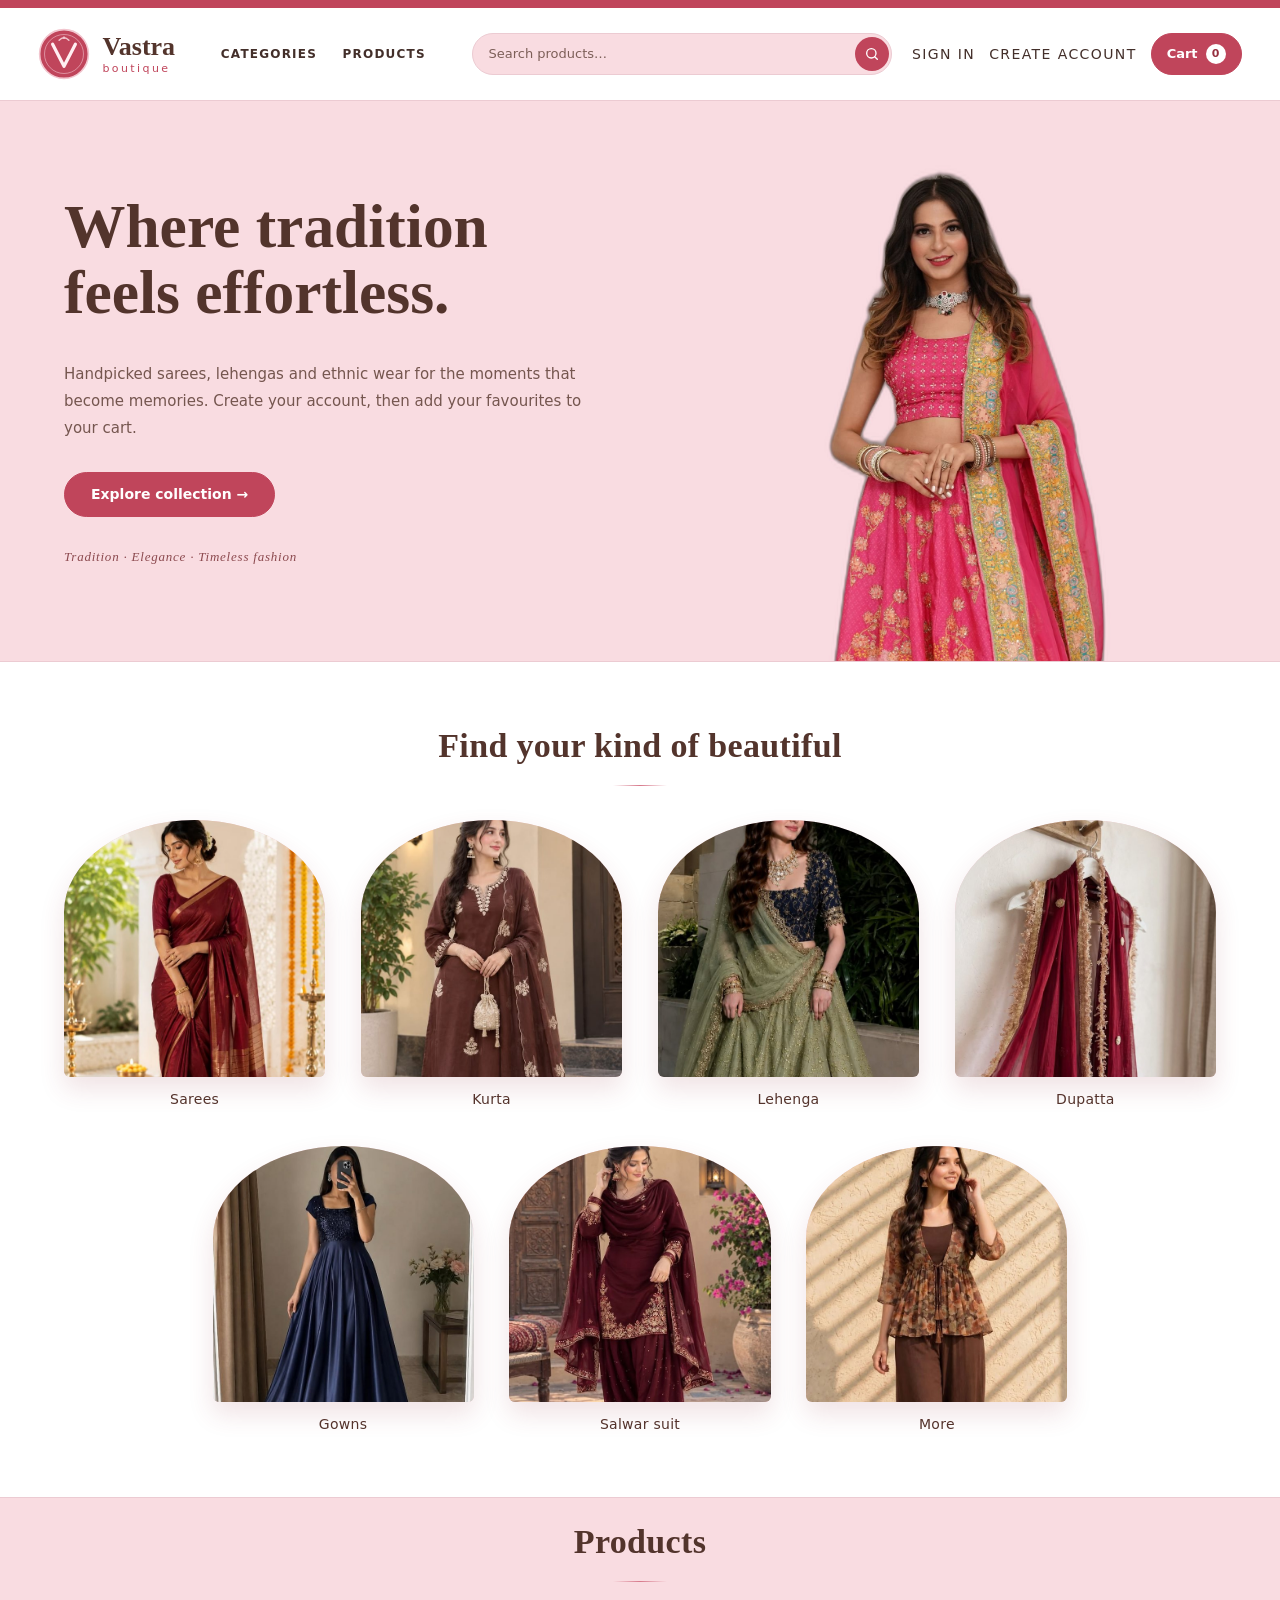
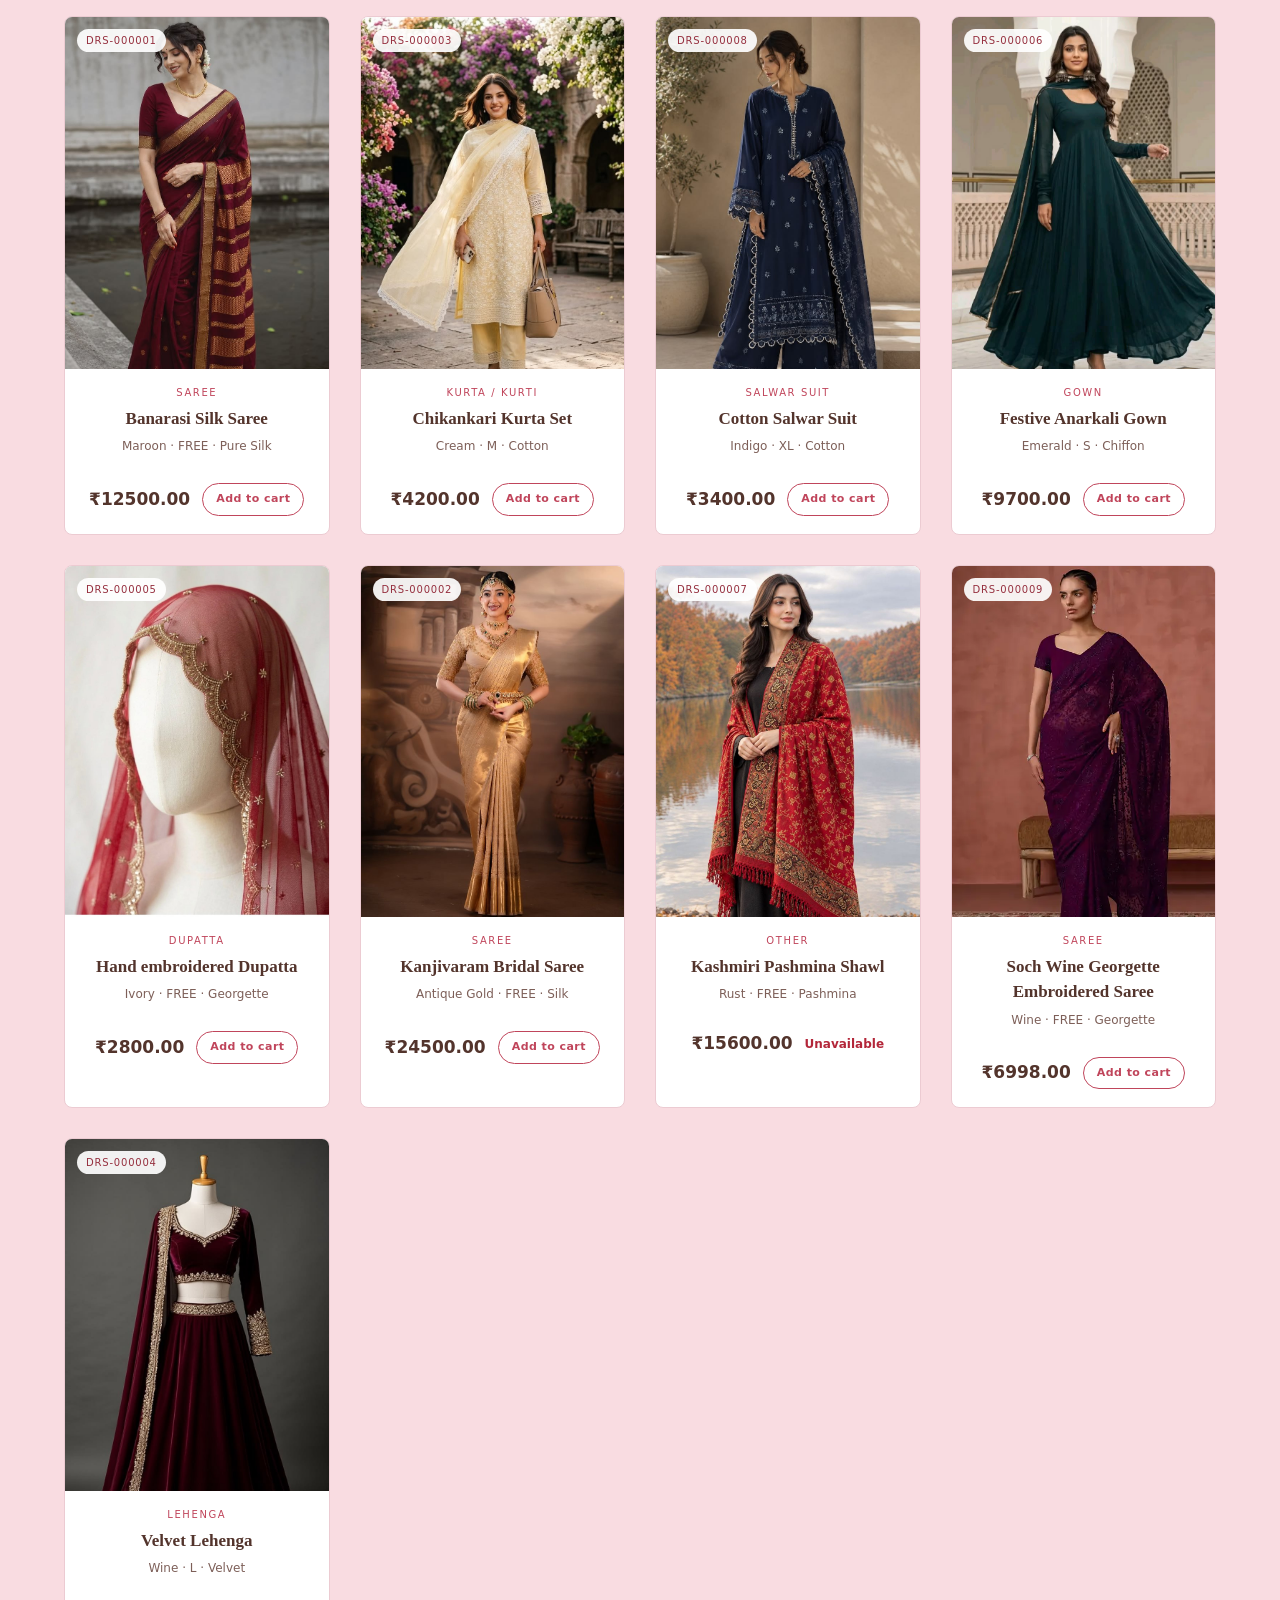
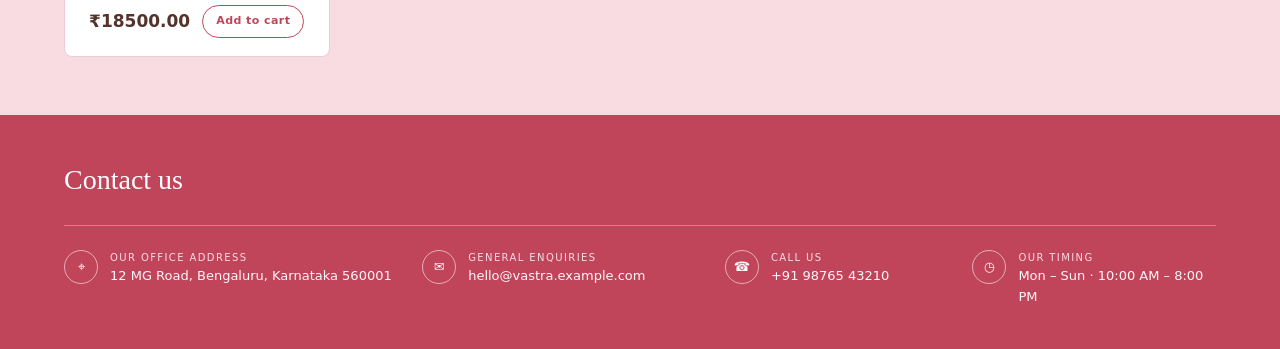
==== commit 9ea94d98: "Make GitHub Pages preview fully interactive" ====
--- a/index.html
+++ b/index.html
@@ -9,11 +9,12 @@
   <link rel="icon" type="image/svg+xml" href="docs/assets/boutique/img/favicon.svg">
   <link rel="stylesheet" href="docs/assets/boutique/css/app.css?v=2">
   <link rel="stylesheet" href="docs/assets/boutique/css/storefront.css?v=7">
+<link rel="stylesheet" href="docs/assets/static-preview.css">
 </head>
 <body class="storefront-page">
   <header class="store-header">
     <div class="store-header-main">
-      <a class="store-brand" href="index.html">
+      <a class="store-brand" href="/">
         <img class="brand-logo" src="docs/assets/boutique/img/vastra-logo.svg" alt="" width="52" height="52">
         <span class="brand-words"><strong>Vastra</strong><small>boutique</small></span>
       </a>
@@ -24,7 +25,7 @@
       </nav>
 
       <div class="store-search">
-        <form class="store-search-form" method="get" action="index.html#products" role="search">
+        <form class="store-search-form" data-static-search method="get" action="/#products" role="search">
           
           <label class="sr-only" for="store-search">Search the collection</label>
           <input id="store-search" type="search" name="q" value=""
@@ -37,16 +38,17 @@
             </svg>
           </button>
         </form>
+          <a class="store-search-clear" href="#products" data-clear-search hidden>Clear</a>
         
       </div>
 
       <div class="store-actions">
-        
-          <a class="store-link" href="index.html">Sign in</a>
-          <a class="store-link" href="index.html">Create account</a>
-        
-        <button type="button" class="cart-button" data-open-cart>
-          Cart <span class="cart-count">0</span>
+          <button type="button" class="store-link link-button" data-header-login data-open-login>Sign in</button>
+          <button type="button" class="store-link link-button" data-header-signup data-open-signup>Create account</button>
+          <span class="account-chip" data-account-chip hidden></span>
+          <button type="button" class="store-link link-button" data-logout hidden>Sign out</button>
+          <button type="button" class="cart-button" data-open-cart>
+          Cart <span class="cart-count" data-cart-count>0</span>
         </button>
       </div>
     </div>
@@ -82,7 +84,7 @@
         <div class="category-arches">
           
             <a class="category-arch "
-               href="?category=SAREE#products">
+               href="#products" data-category="SAREE">
               <span class="category-thumb">
                 <img src="docs/assets/boutique/img/categories/saree.jpg" alt="Sarees"
                      width="640" height="800" loading="lazy">
@@ -91,7 +93,7 @@
             </a>
           
             <a class="category-arch "
-               href="?category=KURTA#products">
+               href="#products" data-category="KURTA">
               <span class="category-thumb">
                 <img src="docs/assets/boutique/img/categories/kurta.jpg" alt="Kurta"
                      width="640" height="800" loading="lazy">
@@ -100,7 +102,7 @@
             </a>
           
             <a class="category-arch "
-               href="?category=LEHENGA#products">
+               href="#products" data-category="LEHENGA">
               <span class="category-thumb">
                 <img src="docs/assets/boutique/img/categories/lehenga.jpg" alt="Lehenga"
                      width="640" height="800" loading="lazy">
@@ -109,7 +111,7 @@
             </a>
           
             <a class="category-arch "
-               href="?category=DUPATTA#products">
+               href="#products" data-category="DUPATTA">
               <span class="category-thumb">
                 <img src="docs/assets/boutique/img/categories/dupatta.jpg" alt="Dupatta"
                      width="640" height="800" loading="lazy">
@@ -118,7 +120,7 @@
             </a>
           
             <a class="category-arch "
-               href="?category=GOWN#products">
+               href="#products" data-category="GOWN">
               <span class="category-thumb">
                 <img src="docs/assets/boutique/img/categories/gown.jpg" alt="Gowns"
                      width="640" height="800" loading="lazy">
@@ -127,7 +129,7 @@
             </a>
           
             <a class="category-arch "
-               href="?category=SALWAR_SUIT#products">
+               href="#products" data-category="SALWAR_SUIT">
               <span class="category-thumb">
                 <img src="docs/assets/boutique/img/categories/salwar-suit.jpg" alt="Salwar suit"
                      width="640" height="800" loading="lazy">
@@ -136,7 +138,7 @@
             </a>
           
             <a class="category-arch "
-               href="?category=OTHER#products">
+               href="#products" data-category="OTHER">
               <span class="category-thumb">
                 <img src="docs/assets/boutique/img/categories/more.jpg" alt="More"
                      width="640" height="800" loading="lazy">
@@ -160,211 +162,7 @@
       </div>
 
       
-        <div class="product-grid">
-          
-            <article class="product-card">
-  <div class="product-image">
-    
-      <img src="docs/assets/product-images/dresses/2026/11/banarasi-silk-saree.jpg" alt="Banarasi Silk Saree">
-    
-    <span class="product-code">DRS-000001</span>
-  </div>
-  <div class="product-body">
-    <p class="product-category">Saree</p>
-    <h3>Banarasi Silk Saree</h3>
-    <p class="product-meta">Maroon · FREE · Pure Silk</p>
-    <div class="product-footer">
-      <strong class="product-price">₹12500.00</strong>
-      
-        
-          <a class="add-cart add-cart-link" href="index.html">Add to cart</a>
-        
-      
-    </div>
-  </div>
-</article>
-
-          
-            <article class="product-card">
-  <div class="product-image">
-    
-      <img src="docs/assets/product-images/dresses/2026/11/chikankari-kurta-set.jpg" alt="Chikankari Kurta Set">
-    
-    <span class="product-code">DRS-000003</span>
-  </div>
-  <div class="product-body">
-    <p class="product-category">Kurta / Kurti</p>
-    <h3>Chikankari Kurta Set</h3>
-    <p class="product-meta">Cream · M · Cotton</p>
-    <div class="product-footer">
-      <strong class="product-price">₹4200.00</strong>
-      
-        
-          <a class="add-cart add-cart-link" href="index.html">Add to cart</a>
-        
-      
-    </div>
-  </div>
-</article>
-
-          
-            <article class="product-card">
-  <div class="product-image">
-    
-      <img src="docs/assets/product-images/dresses/2026/11/cotton-salwar-suit.jpg" alt="Cotton Salwar Suit">
-    
-    <span class="product-code">DRS-000008</span>
-  </div>
-  <div class="product-body">
-    <p class="product-category">Salwar Suit</p>
-    <h3>Cotton Salwar Suit</h3>
-    <p class="product-meta">Indigo · XL · Cotton</p>
-    <div class="product-footer">
-      <strong class="product-price">₹3400.00</strong>
-      
-        
-          <a class="add-cart add-cart-link" href="index.html">Add to cart</a>
-        
-      
-    </div>
-  </div>
-</article>
-
-          
-            <article class="product-card">
-  <div class="product-image">
-    
-      <img src="docs/assets/product-images/dresses/2026/11/festive-anarkali-gown.jpg" alt="Festive Anarkali Gown">
-    
-    <span class="product-code">DRS-000006</span>
-  </div>
-  <div class="product-body">
-    <p class="product-category">Gown</p>
-    <h3>Festive Anarkali Gown</h3>
-    <p class="product-meta">Emerald · S · Chiffon</p>
-    <div class="product-footer">
-      <strong class="product-price">₹9700.00</strong>
-      
-        
-          <a class="add-cart add-cart-link" href="index.html">Add to cart</a>
-        
-      
-    </div>
-  </div>
-</article>
-
-          
-            <article class="product-card">
-  <div class="product-image">
-    
-      <img src="docs/assets/product-images/dresses/2026/11/hand-embroidered-dupatta.jpg" alt="Hand embroidered Dupatta">
-    
-    <span class="product-code">DRS-000005</span>
-  </div>
-  <div class="product-body">
-    <p class="product-category">Dupatta</p>
-    <h3>Hand embroidered Dupatta</h3>
-    <p class="product-meta">Ivory · FREE · Georgette</p>
-    <div class="product-footer">
-      <strong class="product-price">₹2800.00</strong>
-      
-        
-          <a class="add-cart add-cart-link" href="index.html">Add to cart</a>
-        
-      
-    </div>
-  </div>
-</article>
-
-          
-            <article class="product-card">
-  <div class="product-image">
-    
-      <img src="docs/assets/product-images/dresses/2026/11/kanjivaram-bridal-saree.jpg" alt="Kanjivaram Bridal Saree">
-    
-    <span class="product-code">DRS-000002</span>
-  </div>
-  <div class="product-body">
-    <p class="product-category">Saree</p>
-    <h3>Kanjivaram Bridal Saree</h3>
-    <p class="product-meta">Antique Gold · FREE · Silk</p>
-    <div class="product-footer">
-      <strong class="product-price">₹24500.00</strong>
-      
-        
-          <a class="add-cart add-cart-link" href="index.html">Add to cart</a>
-        
-      
-    </div>
-  </div>
-</article>
-
-          
-            <article class="product-card">
-  <div class="product-image">
-    
-      <img src="docs/assets/product-images/dresses/2026/11/kashmiri-pashmina-shawl.jpg" alt="Kashmiri Pashmina Shawl">
-    
-    <span class="product-code">DRS-000007</span>
-  </div>
-  <div class="product-body">
-    <p class="product-category">Other</p>
-    <h3>Kashmiri Pashmina Shawl</h3>
-    <p class="product-meta">Rust · FREE · Pashmina</p>
-    <div class="product-footer">
-      <strong class="product-price">₹15600.00</strong>
-      
-        <span class="unavailable">Unavailable</span>
-      
-    </div>
-  </div>
-</article>
-
-          
-            <article class="product-card">
-  <div class="product-image">
-    
-      <img src="docs/assets/product-images/dresses/2026/11/saree5.webp" alt="Soch Wine Georgette Embroidered Saree">
-    
-    <span class="product-code">DRS-000009</span>
-  </div>
-  <div class="product-body">
-    <p class="product-category">Saree</p>
-    <h3>Soch Wine Georgette Embroidered Saree</h3>
-    <p class="product-meta">Wine · FREE · Georgette</p>
-    <div class="product-footer">
-      <strong class="product-price">₹6998.00</strong>
-      
-        
-          <a class="add-cart add-cart-link" href="index.html">Add to cart</a>
-        
-      
-    </div>
-  </div>
-</article>
-
-          
-            <article class="product-card">
-  <div class="product-image">
-    
-      <img src="docs/assets/product-images/dresses/2026/11/velvet-lehenga.jpg" alt="Velvet Lehenga">
-    
-    <span class="product-code">DRS-000004</span>
-  </div>
-  <div class="product-body">
-    <p class="product-category">Lehenga</p>
-    <h3>Velvet Lehenga</h3>
-    <p class="product-meta">Wine · L · Velvet</p>
-    <div class="product-footer">
-      <strong class="product-price">₹18500.00</strong>
-      
-        
-          <a class="add-cart add-cart-link" href="index.html">Add to cart</a>
-        
-      
-    </div>
-  </div>
-</article>
+        <div class="product-grid" id="static-product-results">
 
           
         </div>
@@ -414,22 +212,53 @@
       <h2>Your cart</h2>
       <button type="button" class="modal-close" data-close-cart aria-label="Close">×</button>
     </div>
-    <div class="cart-body">
-      
-        <p class="cart-empty">
-          Sign in to start your cart.
-        </p>
-      
-    </div>
+    <div class="cart-body" data-cart-body></div>
     <div class="cart-foot">
-      <div class="cart-total"><span>Total</span><strong>₹0.00</strong></div>
+      <div class="cart-total"><span>Total</span><strong data-cart-total>₹0.00</strong></div>
       <p class="cart-hint">Your cart is saved to your account. The boutique will confirm stock when you get in touch.</p>
-      
-        <a class="store-btn primary full" href="index.html">Sign in to add items</a>
-      
+      <button type="button" class="store-btn primary full" data-cart-cta data-open-login>Sign in to add items</button>
     </div>
   </aside>
 
   <script src="docs/assets/boutique/js/storefront.js?v=2"></script>
+<script id="vastra-static-data" type="application/json">{"products": [{"code": "DRS-000001", "name": "Banarasi Silk Saree", "category": "SAREE", "categoryLabel": "Saree", "size": "FREE", "color": "Maroon", "fabric": "Pure Silk", "price": "12500.00", "stock": 6, "description": "Handpicked banarasi silk saree from the Vastra collection.", "available": true, "image": "docs/assets/product-images/dresses/2026/11/banarasi-silk-saree.jpg"}, {"code": "DRS-000003", "name": "Chikankari Kurta Set", "category": "KURTA", "categoryLabel": "Kurta / Kurti", "size": "M", "color": "Cream", "fabric": "Cotton", "price": "4200.00", "stock": 2, "description": "Handpicked chikankari kurta set from the Vastra collection.", "available": true, "image": "docs/assets/product-images/dresses/2026/11/chikankari-kurta-set.jpg"}, {"code": "DRS-000008", "name": "Cotton Salwar Suit", "category": "SALWAR_SUIT", "categoryLabel": "Salwar Suit", "size": "XL", "color": "Indigo", "fabric": "Cotton", "price": "3400.00", "stock": 7, "description": "Handpicked cotton salwar suit from the Vastra collection.", "available": true, "image": "docs/assets/product-images/dresses/2026/11/cotton-salwar-suit.jpg"}, {"code": "DRS-000006", "name": "Festive Anarkali Gown", "category": "GOWN", "categoryLabel": "Gown", "size": "S", "color": "Emerald", "fabric": "Chiffon", "price": "9700.00", "stock": 2, "description": "Handpicked festive anarkali gown from the Vastra collection.", "available": true, "image": "docs/assets/product-images/dresses/2026/11/festive-anarkali-gown.jpg"}, {"code": "DRS-000005", "name": "Hand embroidered Dupatta", "category": "DUPATTA", "categoryLabel": "Dupatta", "size": "FREE", "color": "Ivory", "fabric": "Georgette", "price": "2800.00", "stock": 3, "description": "Handpicked hand embroidered dupatta from the Vastra collection.", "available": true, "image": "docs/assets/product-images/dresses/2026/11/hand-embroidered-dupatta.jpg"}, {"code": "DRS-000002", "name": "Kanjivaram Bridal Saree", "category": "SAREE", "categoryLabel": "Saree", "size": "FREE", "color": "Antique Gold", "fabric": "Silk", "price": "24500.00", "stock": 3, "description": "Handpicked kanjivaram bridal saree from the Vastra collection.", "available": true, "image": "docs/assets/product-images/dresses/2026/11/kanjivaram-bridal-saree.jpg"}, {"code": "DRS-000007", "name": "Kashmiri Pashmina Shawl", "category": "OTHER", "categoryLabel": "Other", "size": "FREE", "color": "Rust", "fabric": "Pashmina", "price": "15600.00", "stock": 0, "description": "Handpicked kashmiri pashmina shawl from the Vastra collection.", "available": false, "image": "docs/assets/product-images/dresses/2026/11/kashmiri-pashmina-shawl.jpg"}, {"code": "DRS-000009", "name": "Soch Wine Georgette Embroidered Saree", "category": "SAREE", "categoryLabel": "Saree", "size": "FREE", "color": "Wine", "fabric": "Georgette", "price": "6998.00", "stock": 2, "description": "Flowing evening-wear georgette saree detailed with intricate embroidery and stone embellishments.", "available": true, "image": "docs/assets/product-images/dresses/2026/11/saree5.webp"}, {"code": "DRS-000004", "name": "Velvet Lehenga", "category": "LEHENGA", "categoryLabel": "Lehenga", "size": "L", "color": "Wine", "fabric": "Velvet", "price": "18500.00", "stock": 7, "description": "Handpicked velvet lehenga from the Vastra collection.", "available": true, "image": "docs/assets/product-images/dresses/2026/11/velvet-lehenga.jpg"}], "categories": [{"value": "SAREE", "label": "Sarees"}, {"value": "KURTA", "label": "Kurta"}, {"value": "LEHENGA", "label": "Lehenga"}, {"value": "DUPATTA", "label": "Dupatta"}, {"value": "GOWN", "label": "Gowns"}, {"value": "SALWAR_SUIT", "label": "Salwar suit"}, {"value": "OTHER", "label": "More"}]}</script>
+
+<div class="va-modal" id="login-modal" hidden>
+  <div class="va-modal-backdrop" data-close-modal></div>
+  <div class="va-modal-dialog" role="dialog" aria-modal="true" aria-labelledby="login-title">
+    <button type="button" class="modal-close" data-close-modal aria-label="Close">×</button>
+    <h2 id="login-title">Sign in</h2>
+    <p class="va-modal-sub">Welcome back to Vastra.</p>
+    <form id="login-form" novalidate>
+      <label>Username<input type="text" name="username" autocomplete="username" required></label>
+      <label>Password<input type="password" name="password" autocomplete="current-password" required></label>
+      <p class="va-error" data-error hidden></p>
+      <button type="submit" class="store-btn primary full">Sign in</button>
+    </form>
+    <p class="va-switch">New here? <button type="button" data-open-signup>Create account</button></p>
+  </div>
+</div>
+
+<div class="va-modal" id="signup-modal" hidden>
+  <div class="va-modal-backdrop" data-close-modal></div>
+  <div class="va-modal-dialog" role="dialog" aria-modal="true" aria-labelledby="signup-title">
+    <button type="button" class="modal-close" data-close-modal aria-label="Close">×</button>
+    <h2 id="signup-title">Create account</h2>
+    <p class="va-modal-sub">A few details and you are ready to shop.</p>
+    <form id="signup-form" novalidate>
+      <label>Username<input type="text" name="username" autocomplete="username" required></label>
+      <label>Phone number<input type="tel" name="phone" autocomplete="tel" required></label>
+      <label>Address<textarea name="address" autocomplete="street-address" required></textarea></label>
+      <label>Password<input type="password" name="password" autocomplete="new-password" required></label>
+      <p class="va-error" data-error hidden></p>
+      <button type="submit" class="store-btn primary full">Create account</button>
+    </form>
+    <p class="va-switch">Already have an account? <button type="button" data-open-login>Sign in</button></p>
+  </div>
+</div>
+
+<div class="va-toast" id="va-toast" role="status" hidden></div>
+
+<script src="docs/assets/static-preview.js"></script>
 </body>
 </html>
--- a/docs/assets/static-preview.css
+++ b/docs/assets/static-preview.css
@@ -0,0 +1,145 @@
+/* Vastra static preview — account dialogs and small interactive helpers. */
+
+.va-modal[hidden],
+.va-toast[hidden] {
+  display: none !important;
+}
+
+.va-modal {
+  position: fixed;
+  inset: 0;
+  z-index: 100;
+  display: grid;
+  place-items: center;
+  padding: 20px;
+}
+
+.va-modal-backdrop {
+  position: absolute;
+  inset: 0;
+  background: rgba(67, 47, 42, .55);
+  backdrop-filter: blur(3px);
+}
+
+.va-modal-dialog {
+  position: relative;
+  width: min(430px, 100%);
+  max-height: calc(100vh - 40px);
+  overflow-y: auto;
+  padding: 30px 28px 26px;
+  background: #fff;
+  border-top: 7px solid #c0455b;
+  border-radius: 18px;
+  box-shadow: 0 24px 60px rgba(67, 47, 42, .25);
+}
+
+.va-modal-dialog h2 {
+  margin: 0 0 4px;
+  color: #432f2a;
+  font-size: 1.6rem;
+}
+
+.va-modal-sub {
+  margin: 0 0 20px;
+  color: #7d5f58;
+  font-size: .92rem;
+}
+
+.va-modal form {
+  display: grid;
+  gap: 14px;
+}
+
+.va-modal label {
+  display: grid;
+  gap: 6px;
+  color: #432f2a;
+  font-size: .88rem;
+  font-weight: 600;
+}
+
+.va-modal input,
+.va-modal textarea {
+  box-sizing: border-box;
+  width: 100%;
+  padding: 11px 12px;
+  border: 1px solid #eccbd2;
+  border-radius: 9px;
+  background: #fff;
+  color: #432f2a;
+  font: inherit;
+}
+
+.va-modal input:focus,
+.va-modal textarea:focus {
+  border-color: #c0455b;
+  outline: 2px solid #d7798b;
+  outline-offset: 1px;
+}
+
+.va-modal textarea {
+  min-height: 78px;
+  resize: vertical;
+}
+
+.va-error {
+  margin: 0;
+  color: #b32639;
+  font-size: .86rem;
+}
+
+.va-switch {
+  margin: 18px 0 0;
+  color: #7d5f58;
+  font-size: .9rem;
+  text-align: center;
+}
+
+.va-switch button {
+  padding: 0;
+  border: 0;
+  background: none;
+  color: #96303f;
+  font: inherit;
+  font-weight: 700;
+  cursor: pointer;
+}
+
+.va-modal .modal-close {
+  position: absolute;
+  top: 12px;
+  right: 14px;
+  padding: 0;
+  border: 0;
+  background: none;
+  color: #7d5f58;
+  font-size: 1.6rem;
+  line-height: 1;
+  cursor: pointer;
+}
+
+.va-toast {
+  position: fixed;
+  left: 50%;
+  bottom: 24px;
+  z-index: 110;
+  padding: 11px 20px;
+  transform: translateX(-50%);
+  border-radius: 999px;
+  background: #432f2a;
+  box-shadow: 0 10px 30px rgba(67, 47, 42, .25);
+  color: #fff;
+  font-size: .9rem;
+}
+
+[data-open-login],
+[data-open-signup],
+[data-logout] {
+  cursor: pointer;
+}
+
+@media (max-width: 520px) {
+  .va-modal-dialog {
+    padding: 26px 20px 22px;
+  }
+}
